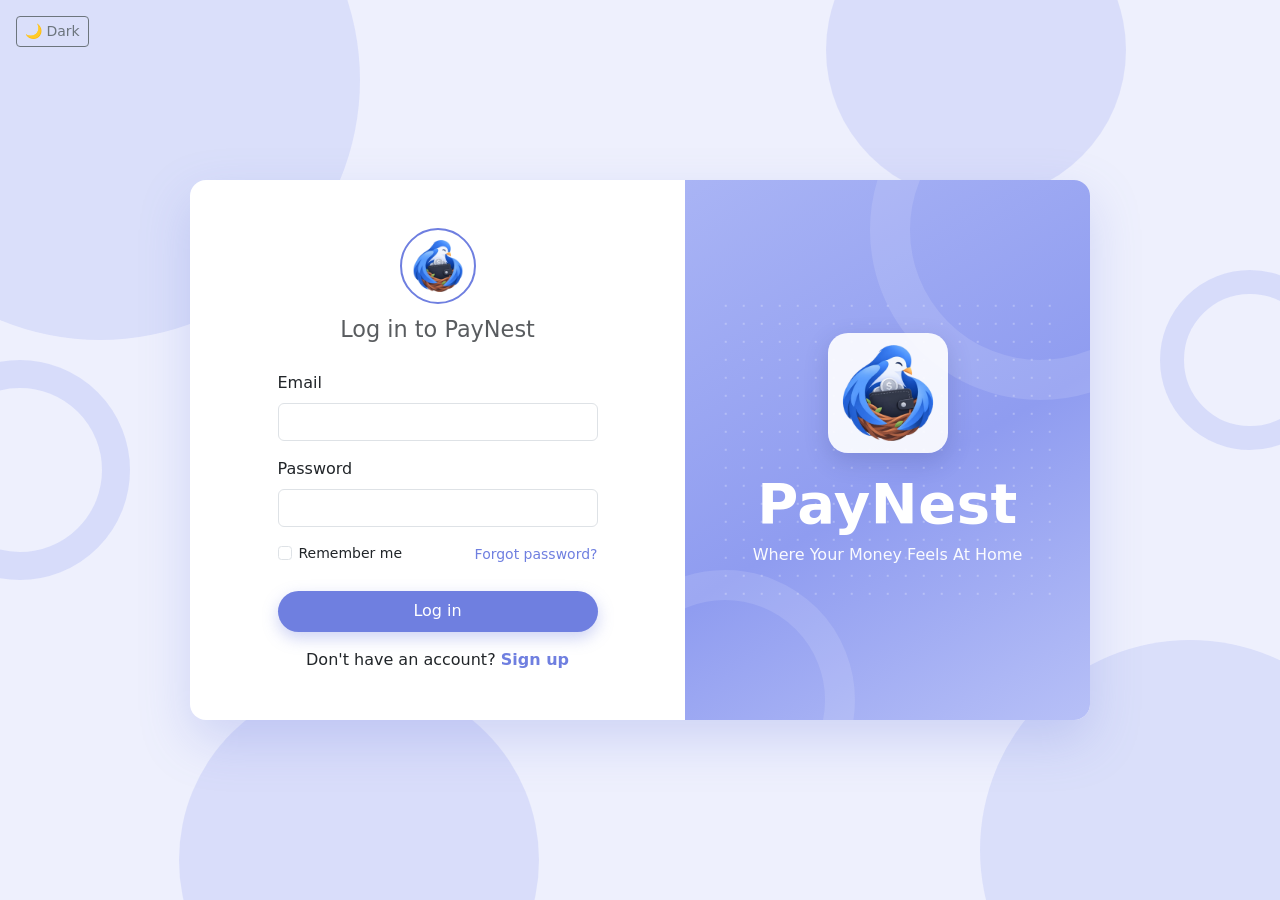
==== src/main/resources/static/index.html @ 1f9cfa74 "enhance: rework login page into periwinkle card layout with PayNest panel Co-Authored-By: Claude Opu" ====
<!doctype html>
<html lang="en" data-bs-theme="light">
<head>
    <meta charset="utf-8">
    <meta name="viewport" content="width=device-width, initial-scale=1">
    <title>PayNest</title>
    <link rel="icon" href="favicon.ico" sizes="any">
    <link rel="icon" type="image/png" href="img/logo.png">
    <link rel="apple-touch-icon" href="img/apple-touch-icon.png">
    <!-- Apply the saved theme before anything paints (no flash). -->
    <script>
        (function () {
            var t = null;
            try { t = localStorage.getItem('paynest.theme'); } catch (e) {}
            if (t !== 'light' && t !== 'dark') {
                t = window.matchMedia('(prefers-color-scheme: dark)').matches ? 'dark' : 'light';
            }
            document.documentElement.setAttribute('data-bs-theme', t);
        })();
    </script>
    <link rel="stylesheet"
          href="https://cdn.jsdelivr.net/npm/bootstrap@5.3.3/dist/css/bootstrap.min.css"
          integrity="sha384-QWTKZyjpPEjISv5WaRU9OFeRpok6YctnYmDr5pNlyT2bRjXh0JMhjY6hW+ALEwIH"
          crossorigin="anonymous">
    <link rel="stylesheet" href="css/app.css">
</head>
<body class="auth-body">
    <button type="button" class="btn btn-outline-secondary btn-sm auth-theme" data-theme-toggle
            aria-label="Toggle light/dark theme">
        <span class="theme-icon-light">☀️ Light</span>
        <span class="theme-icon-dark">🌙 Dark</span>
    </button>

    <main class="auth-page">
        <div class="auth-blobs" aria-hidden="true"><span></span><span></span><span></span><span></span><span></span><span></span></div>
        <div class="auth-card">
        <div class="auth-left">
            <div class="auth-form-wrap">
                <div class="auth-logo"><img src="img/logo.png" alt="PayNest logo" width="64" height="64"></div>
                <div>
                    <div>
                        <div id="auth-alert" class="alert d-none" role="alert"></div>

                        <!-- Login panel -->
                        <section id="login-panel">
                            <h1 class="auth-title">Log in to PayNest</h1>
                            <form id="login-form" novalidate>
                                <div class="mb-3">
                                    <label for="login-email" class="form-label">Email</label>
                                    <input type="email" class="form-control" id="login-email" name="email"
                                           autocomplete="email" required>
                                    <div class="invalid-feedback"></div>
                                </div>
                                <div class="mb-3">
                                    <label for="login-password" class="form-label">Password</label>
                                    <input type="password" class="form-control" id="login-password" name="password"
                                           autocomplete="current-password" required>
                                    <div class="invalid-feedback"></div>
                                </div>
                                <!-- Remember me / Forgot password: UI only until the backend supports them. -->
                                <div class="d-flex justify-content-between align-items-center mb-4 small">
                                    <div class="form-check mb-0">
                                        <input class="form-check-input" type="checkbox" id="login-remember" name="remember">
                                        <label class="form-check-label" for="login-remember">Remember me</label>
                                    </div>
                                    <a href="#" data-soon="Password reset">Forgot password?</a>
                                </div>
                                <button type="submit" class="btn btn-auth w-100">Log in</button>
                            </form>
                            <p class="text-center mt-3 mb-0">
                                Don't have an account? <a href="#signup" data-show="signup"><strong>Sign up</strong></a>
                            </p>
                        </section>

                        <!-- Signup panel -->
                        <section id="signup-panel" class="d-none">
                            <h1 class="auth-title">Sign up for PayNest</h1>
                            <form id="signup-form" novalidate>
                                <div class="row g-3 mb-3">
                                    <div class="col-sm-6">
                                        <label for="signup-firstName" class="form-label">First name</label>
                                        <input type="text" class="form-control" id="signup-firstName" name="firstName"
                                               autocomplete="given-name" maxlength="100" required>
                                        <div class="invalid-feedback"></div>
                                    </div>
                                    <div class="col-sm-6">
                                        <label for="signup-lastName" class="form-label">Last name</label>
                                        <input type="text" class="form-control" id="signup-lastName" name="lastName"
                                               autocomplete="family-name" maxlength="100" required>
                                        <div class="invalid-feedback"></div>
                                    </div>
                                </div>
                                <div class="mb-3">
                                    <label for="signup-email" class="form-label">Email</label>
                                    <input type="email" class="form-control" id="signup-email" name="email"
                                           autocomplete="email" required>
                                    <div class="invalid-feedback"></div>
                                </div>
                                <div class="mb-3">
                                    <label for="signup-password" class="form-label">Password</label>
                                    <input type="password" class="form-control" id="signup-password" name="password"
                                           autocomplete="new-password" minlength="8" maxlength="72" required
                                           aria-describedby="signup-password-help">
                                    <div id="signup-password-help" class="form-text">8 to 72 characters.</div>
                                    <div class="invalid-feedback"></div>
                                </div>
                                <div class="mb-4">
                                    <label for="signup-image" class="form-label">Profile picture (optional)</label>
                                    <!-- Disabled: CreateUserRequest has no image field yet (plan §9 Q1). -->
                                    <input type="file" class="form-control" id="signup-image" accept="image/*" disabled
                                           aria-describedby="signup-image-help">
                                    <div id="signup-image-help" class="form-text">Coming soon.</div>
                                </div>
                                <button type="submit" class="btn btn-auth w-100">Create account</button>
                            </form>
                            <p class="text-center mt-3 mb-0">
                                Already have an account? <a href="#login" data-show="login"><strong>Log in</strong></a>
                            </p>
                        </section>
                    </div>
                </div>
            </div>
        </div>
        <div class="auth-right" aria-hidden="true">
            <div class="auth-hero">
                <div class="auth-hero-logo"><img src="img/logo.png" alt="" width="96" height="96"></div>
                <div class="auth-hero-title">PayNest</div>
                <div class="auth-hero-tag">Where Your Money Feels At Home</div>
            </div>
        </div>
        </div>
    </main>

    <script src="https://cdn.jsdelivr.net/npm/bootstrap@5.3.3/dist/js/bootstrap.bundle.min.js"
            integrity="sha384-YvpcrYf0tY3lHB60NNkmXc5s9fDVZLESaAA55NDzOxhy9GkcIdslK1eN7N6jIeHz"
            crossorigin="anonymous"></script>
    <script src="js/api.js"></script>
    <script src="js/ui.js"></script>
    <script src="js/auth.js"></script>
</body>
</html>
---- src/main/resources/static/css/app.css ----
/*
 * PayNest — only what Bootstrap 5.3 cannot do.
 * Colours come from Bootstrap variables so data-bs-theme swaps them;
 * never hardcode a hex here.
 */

/* Money: digits line up in columns. */
.money,
.table td.amount {
    font-variant-numeric: tabular-nums;
    white-space: nowrap;
}

/* The balance is the number users re-read: largest type on the page. */
.balance {
    font-size: clamp(2rem, 6vw, 3rem);
    font-weight: 600;
    line-height: 1.1;
}

/* Coloured text on the page background uses the *-text-emphasis family,
   which is the one that changes in dark mode. Always paired with a sign. */
.amount-in  { color: var(--bs-success-text-emphasis); }
.amount-out { color: var(--bs-danger-text-emphasis); }

/* Theme toggle: show the icon for the theme you would switch to. */
[data-bs-theme="light"] .theme-icon-light,
[data-bs-theme="dark"]  .theme-icon-dark { display: none; }

/* Navbar avatar: initials in a circle, or the profile picture when set. */
.avatar {
    display: inline-flex;
    align-items: center;
    justify-content: center;
    width: 2.25rem;
    height: 2.25rem;
    border-radius: 50%;
    overflow: hidden;
    background-color: var(--bs-primary-bg-subtle);
    color: var(--bs-primary-text-emphasis);
    font-weight: 600;
    font-size: .875rem;
}
.avatar img { width: 100%; height: 100%; object-fit: cover; }

/* Manage categories: a name keeps a readable width before the buttons wrap. */
.cat-name { min-width: 9rem; flex-basis: 9rem; }

/* ---------- Auth (login / signup) page ---------- */
.auth-body {
    --auth-accent: #6f7fe0;
    --auth-bg: #eef0fd;
    --auth-blob: #d6dbfb;
    --auth-blob2: #c5ccf8;
    --auth-card: #ffffff;
    --auth-panel: linear-gradient(150deg, #a9b4f5 0%, #8f9cf0 55%, #b7c0f7 100%);
    background: var(--auth-bg);
    min-height: 100vh;
    overflow-x: hidden;
}
[data-bs-theme="dark"] .auth-body {
    --auth-accent: #aab4ff;
    --auth-bg: #14162a;
    --auth-blob: #1e2240;
    --auth-blob2: #262b52;
    --auth-card: #1b1e33;
    --auth-panel: linear-gradient(150deg, #5d68b8 0%, #4a549e 55%, #6a75c4 100%);
}
.auth-theme { position: fixed; top: 1rem; left: 1rem; z-index: 10; }
.auth-page {
    position: relative; min-height: 100vh; overflow: hidden;
    display: flex; align-items: center; justify-content: center; padding: 3rem 1rem;
}
/* soft periwinkle blobs scattered around all sides */
.auth-blobs span { position: absolute; border-radius: 50%; pointer-events: none; opacity: .8; }
.auth-blobs span:nth-child(1) { width: 520px; height: 520px; top: -180px; left: -160px; background: var(--auth-blob); }
.auth-blobs span:nth-child(2) { width: 420px; height: 420px; bottom: -160px; right: -120px; background: var(--auth-blob); }
.auth-blobs span:nth-child(3) { width: 300px; height: 300px; top: -100px; right: 12%; background: var(--auth-blob2); opacity: .5; }
.auth-blobs span:nth-child(4) { width: 360px; height: 360px; bottom: -140px; left: 14%; background: var(--auth-blob2); opacity: .5; }
.auth-blobs span:nth-child(5) { width: 220px; height: 220px; top: 40%; left: -90px; border: 28px solid var(--auth-blob2); opacity: .55; }
.auth-blobs span:nth-child(6) { width: 180px; height: 180px; top: 30%; right: -60px; border: 24px solid var(--auth-blob2); opacity: .55; }
.auth-card {
    position: relative; z-index: 1; display: flex; width: 100%; max-width: 900px; min-height: 540px;
    background: var(--auth-card); border-radius: 1rem; overflow: hidden;
    box-shadow: 0 20px 50px rgba(111, 127, 224, .25);
}
.auth-left {
    flex: 0 0 55%; display: flex; align-items: center; justify-content: center; padding: 3rem 2rem;
}
.auth-form-wrap { width: 100%; max-width: 320px; }
.auth-logo {
    width: 76px; height: 76px; margin: 0 auto .75rem; border-radius: 50%;
    display: flex; align-items: center; justify-content: center;
    border: 2px solid var(--auth-accent); background: var(--auth-card);
}
.auth-logo img { width: 52px; height: 52px; }
.auth-title {
    font-size: 1.4rem; font-weight: 400; text-align: center;
    color: var(--bs-secondary-color); margin-bottom: 1.75rem;
}
.auth-body .form-control:focus { border-color: var(--auth-accent); box-shadow: 0 0 0 .2rem rgba(111, 127, 224, .2); }
.auth-body .form-check-input:checked { background-color: var(--auth-accent); border-color: var(--auth-accent); }
.auth-body a { color: var(--auth-accent); text-decoration: none; }
.auth-body a:hover { text-decoration: underline; }
.btn-auth {
    background: var(--auth-accent); color: #fff; border: 0;
    border-radius: 999px; padding: .55rem 1rem;
    box-shadow: 0 6px 16px rgba(111, 127, 224, .35);
}
.btn-auth:hover, .btn-auth:focus { color: #fff; filter: brightness(1.08); }
.auth-right {
    flex: 0 0 45%; position: relative; overflow: hidden;
    display: flex; align-items: center; justify-content: center;
    background: var(--auth-panel);
}
/* decorative rings and dots so the panel isn't a flat colour */
.auth-right::before, .auth-right::after {
    content: ""; position: absolute; border-radius: 50%;
    border: 40px solid rgba(255, 255, 255, .12);
}
.auth-right::before { width: 340px; height: 340px; top: -120px; right: -120px; }
.auth-right::after { width: 260px; height: 260px; bottom: -110px; left: -90px; border-width: 30px; }
.auth-hero {
    position: relative; text-align: center; color: #fff; padding: 2rem;
    background-image: radial-gradient(rgba(255, 255, 255, .25) 1.5px, transparent 1.5px);
    background-size: 18px 18px; background-position: center;
}
.auth-hero-logo {
    display: inline-block; padding: .75rem; margin-bottom: 1.25rem; border-radius: 1.25rem;
    background: rgba(255, 255, 255, .9); box-shadow: 0 8px 24px rgba(40, 50, 120, .2);
}
.auth-hero-title { font-size: clamp(2.5rem, 5vw, 3.5rem); font-weight: 700; line-height: 1.1; letter-spacing: .5px; }
.auth-hero-tag { font-size: 1rem; opacity: .95; margin-top: .5rem; }
@media (max-width: 767.98px) {
    .auth-page { padding-top: 4rem; }
    .auth-card { flex-direction: column-reverse; min-height: 0; }
    .auth-left, .auth-right { flex-basis: auto; }
    .auth-left { padding: 2rem 1.25rem; }
    .auth-hero { padding: 2rem 1rem; }
    .auth-hero-logo img { width: 64px; height: 64px; }
}
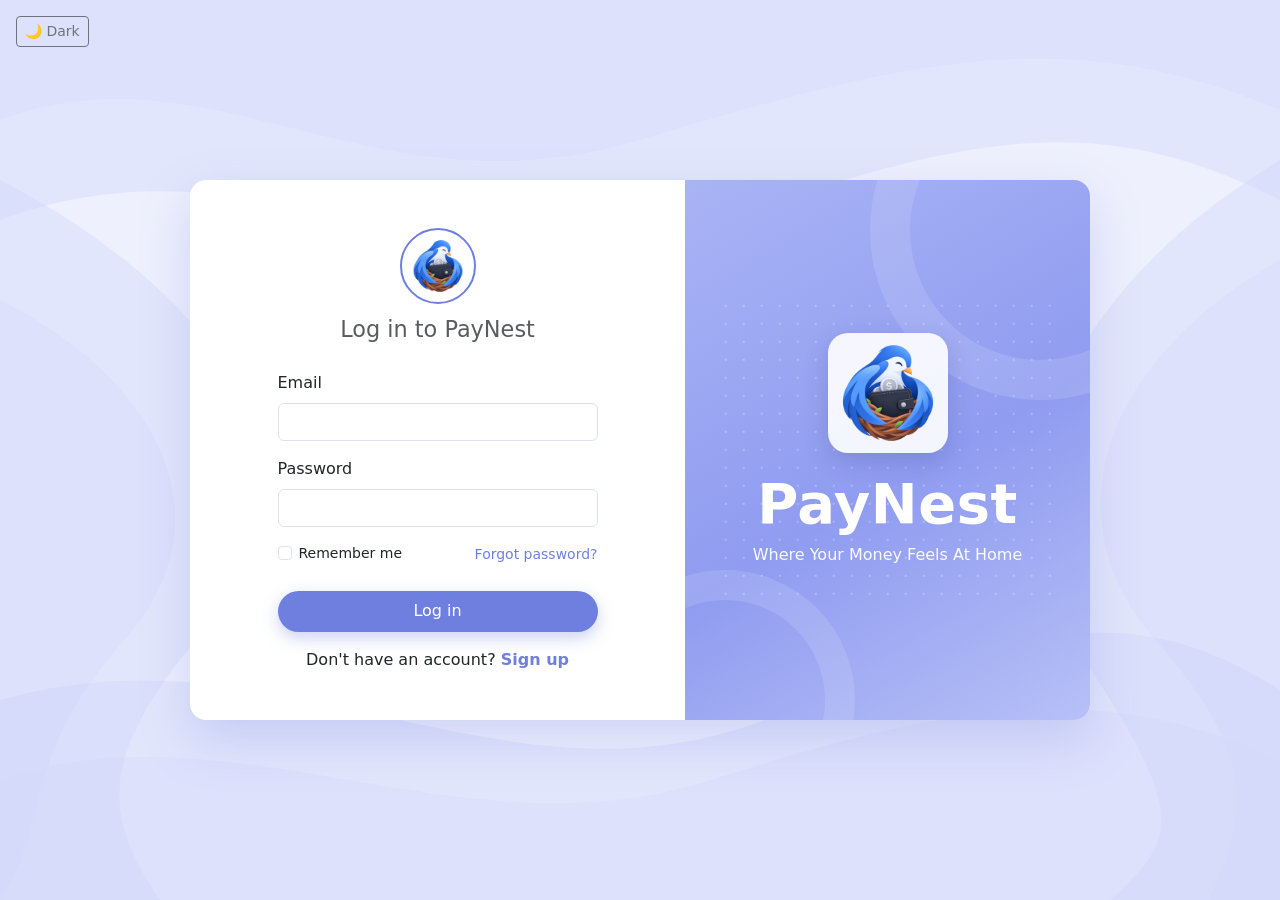
==== commit 8793f80a: "enhance: replace login background circles with light wavy layers Co-Authored-By: Claude Opus 5.5 <no" ====
--- a/src/main/resources/static/index.html
+++ b/src/main/resources/static/index.html
@@ -32,7 +32,16 @@
     </button>
 
     <main class="auth-page">
-        <div class="auth-blobs" aria-hidden="true"><span></span><span></span><span></span><span></span><span></span><span></span></div>
+        <svg class="auth-waves" aria-hidden="true" viewBox="0 0 1440 900" preserveAspectRatio="none">
+            <path d="M0 120 C240 40 420 220 720 140 S1200 20 1440 110 V0 H0Z"/>
+            <path d="M0 220 C300 120 520 320 820 220 S1260 120 1440 200 V0 H0Z"/>
+            <path d="M0 300 C180 380 260 520 140 640 S60 820 0 900Z"/>
+            <path d="M0 180 C260 300 380 480 240 620 S120 820 180 900 H0Z"/>
+            <path d="M1440 260 C1240 360 1180 520 1300 640 S1400 820 1360 900 H1440Z"/>
+            <path d="M1440 160 C1180 300 1100 500 1220 660 S1320 840 1250 900 H1440Z"/>
+            <path d="M0 780 C260 700 520 860 800 780 S1240 680 1440 760 V900 H0Z"/>
+            <path d="M0 700 C320 620 560 820 860 720 S1280 600 1440 690 V900 H0Z"/>
+        </svg>
         <div class="auth-card">
         <div class="auth-left">
             <div class="auth-form-wrap">
--- a/src/main/resources/static/css/app.css
+++ b/src/main/resources/static/css/app.css
@@ -71,14 +71,10 @@
     position: relative; min-height: 100vh; overflow: hidden;
     display: flex; align-items: center; justify-content: center; padding: 3rem 1rem;
 }
-/* soft periwinkle blobs scattered around all sides */
-.auth-blobs span { position: absolute; border-radius: 50%; pointer-events: none; opacity: .8; }
-.auth-blobs span:nth-child(1) { width: 520px; height: 520px; top: -180px; left: -160px; background: var(--auth-blob); }
-.auth-blobs span:nth-child(2) { width: 420px; height: 420px; bottom: -160px; right: -120px; background: var(--auth-blob); }
-.auth-blobs span:nth-child(3) { width: 300px; height: 300px; top: -100px; right: 12%; background: var(--auth-blob2); opacity: .5; }
-.auth-blobs span:nth-child(4) { width: 360px; height: 360px; bottom: -140px; left: 14%; background: var(--auth-blob2); opacity: .5; }
-.auth-blobs span:nth-child(5) { width: 220px; height: 220px; top: 40%; left: -90px; border: 28px solid var(--auth-blob2); opacity: .55; }
-.auth-blobs span:nth-child(6) { width: 180px; height: 180px; top: 30%; right: -60px; border: 24px solid var(--auth-blob2); opacity: .55; }
+/* very light layered wavy bands on all sides */
+.auth-waves { position: absolute; inset: 0; width: 100%; height: 100%; pointer-events: none; }
+.auth-waves path { fill: var(--auth-blob); opacity: .35; }
+.auth-waves path:nth-child(even) { fill: var(--auth-blob2); opacity: .3; }
 .auth-card {
     position: relative; z-index: 1; display: flex; width: 100%; max-width: 900px; min-height: 540px;
     background: var(--auth-card); border-radius: 1rem; overflow: hidden;
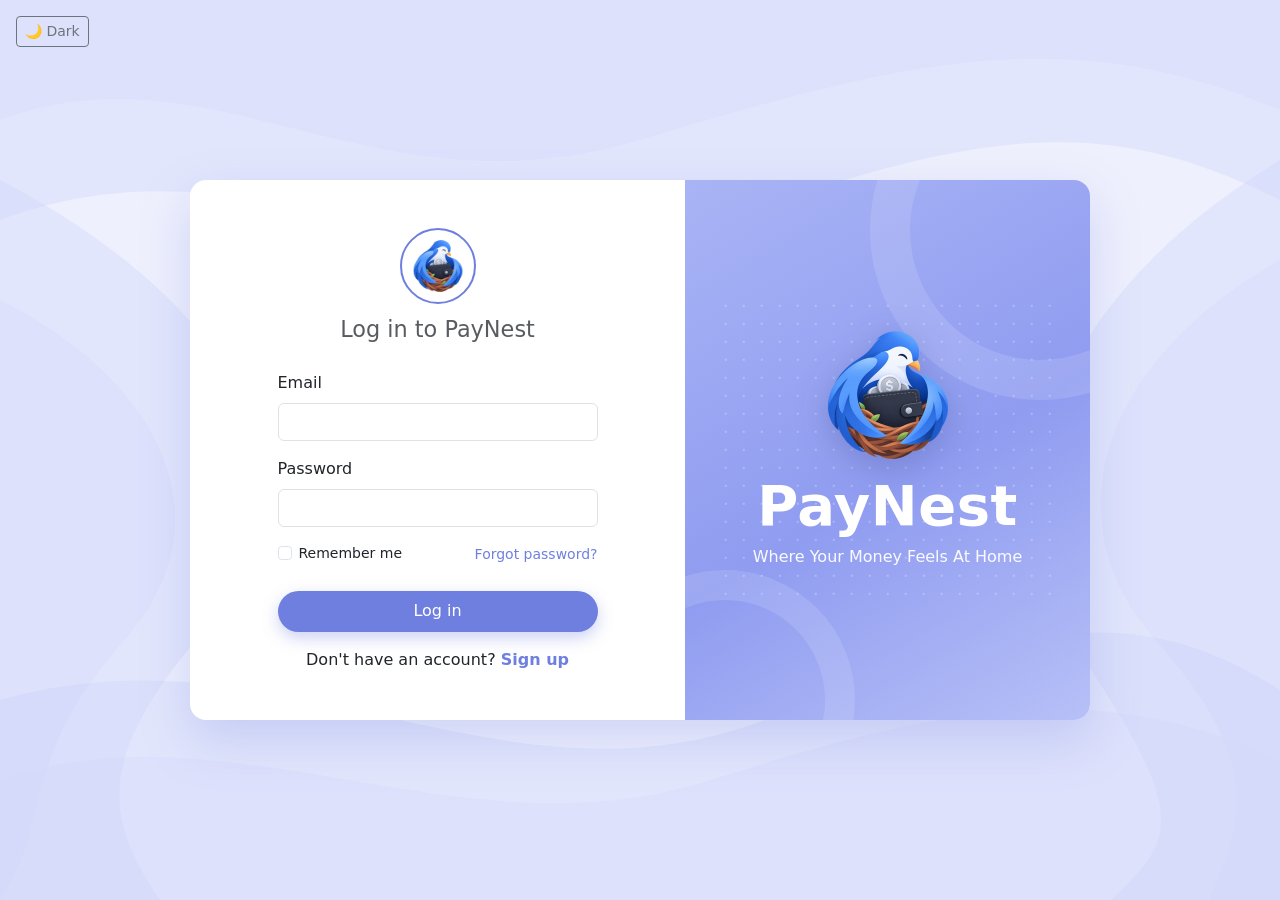
==== commit 08127c62: "enhance: show hero logo directly on periwinkle panel without white tile Co-Authored-By: Claude Opus " ====
--- a/src/main/resources/static/index.html
+++ b/src/main/resources/static/index.html
@@ -132,7 +132,7 @@
         </div>
         <div class="auth-right" aria-hidden="true">
             <div class="auth-hero">
-                <div class="auth-hero-logo"><img src="img/logo.png" alt="" width="96" height="96"></div>
+                <div class="auth-hero-logo"><img src="img/logo.png" alt="" width="128" height="128"></div>
                 <div class="auth-hero-title">PayNest</div>
                 <div class="auth-hero-tag">Where Your Money Feels At Home</div>
             </div>
--- a/src/main/resources/static/css/app.css
+++ b/src/main/resources/static/css/app.css
@@ -122,8 +122,8 @@
     background-size: 18px 18px; background-position: center;
 }
 .auth-hero-logo {
-    display: inline-block; padding: .75rem; margin-bottom: 1.25rem; border-radius: 1.25rem;
-    background: rgba(255, 255, 255, .9); box-shadow: 0 8px 24px rgba(40, 50, 120, .2);
+    display: inline-block; margin-bottom: 1rem;
+    filter: drop-shadow(0 8px 16px rgba(40, 50, 120, .25));
 }
 .auth-hero-title { font-size: clamp(2.5rem, 5vw, 3.5rem); font-weight: 700; line-height: 1.1; letter-spacing: .5px; }
 .auth-hero-tag { font-size: 1rem; opacity: .95; margin-top: .5rem; }
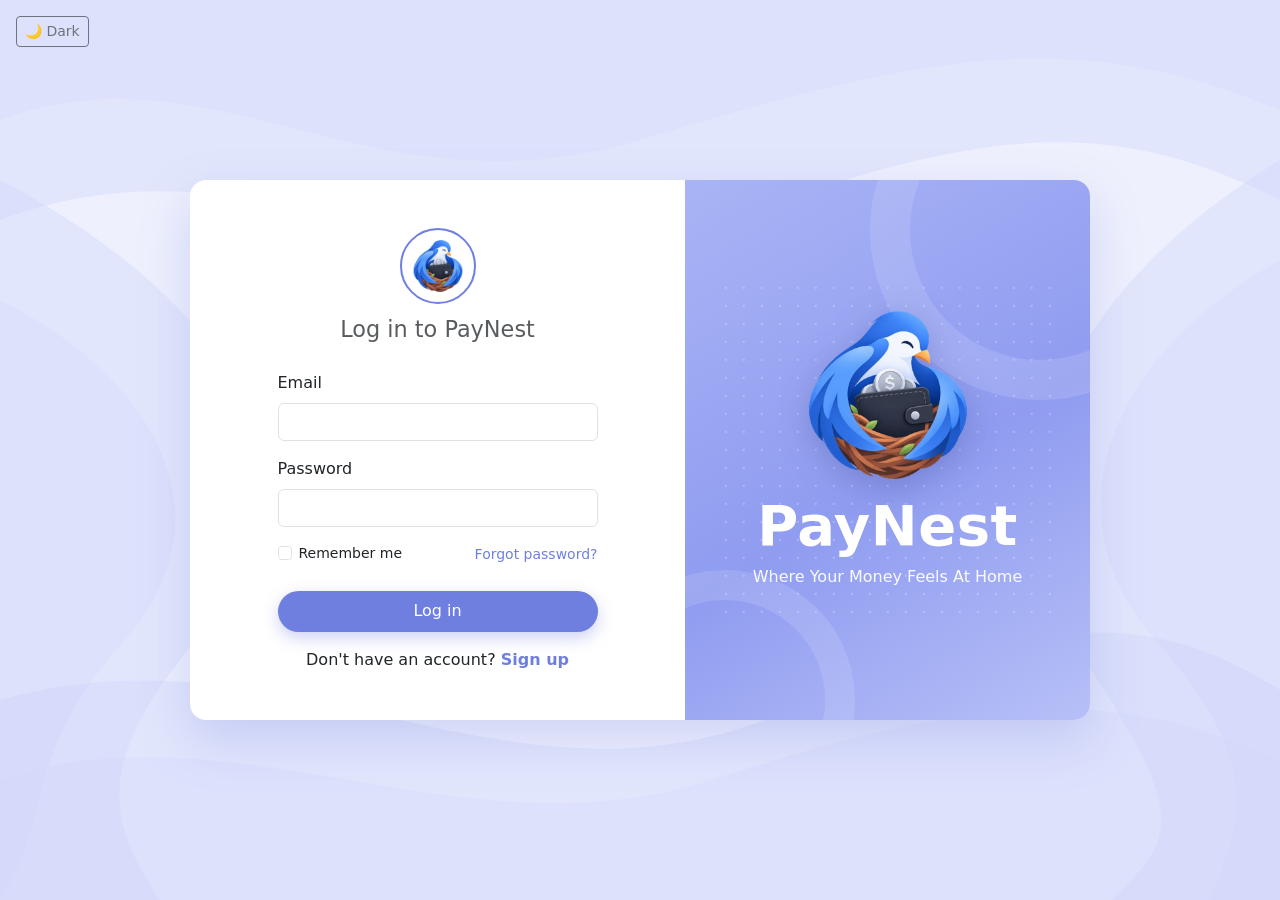
==== commit efeb0208: "enhance: enlarge hero logo on login panel Co-Authored-By: Claude Opus 5.5 <noreply@anthropic.com> Cl" ====
--- a/src/main/resources/static/index.html
+++ b/src/main/resources/static/index.html
@@ -132,7 +132,7 @@
         </div>
         <div class="auth-right" aria-hidden="true">
             <div class="auth-hero">
-                <div class="auth-hero-logo"><img src="img/logo.png" alt="" width="128" height="128"></div>
+                <div class="auth-hero-logo"><img src="img/logo.png" alt="" width="168" height="168"></div>
                 <div class="auth-hero-title">PayNest</div>
                 <div class="auth-hero-tag">Where Your Money Feels At Home</div>
             </div>
--- a/src/main/resources/static/css/app.css
+++ b/src/main/resources/static/css/app.css
@@ -133,5 +133,5 @@
     .auth-left, .auth-right { flex-basis: auto; }
     .auth-left { padding: 2rem 1.25rem; }
     .auth-hero { padding: 2rem 1rem; }
-    .auth-hero-logo img { width: 64px; height: 64px; }
+    .auth-hero-logo img { width: 104px; height: 104px; }
 }
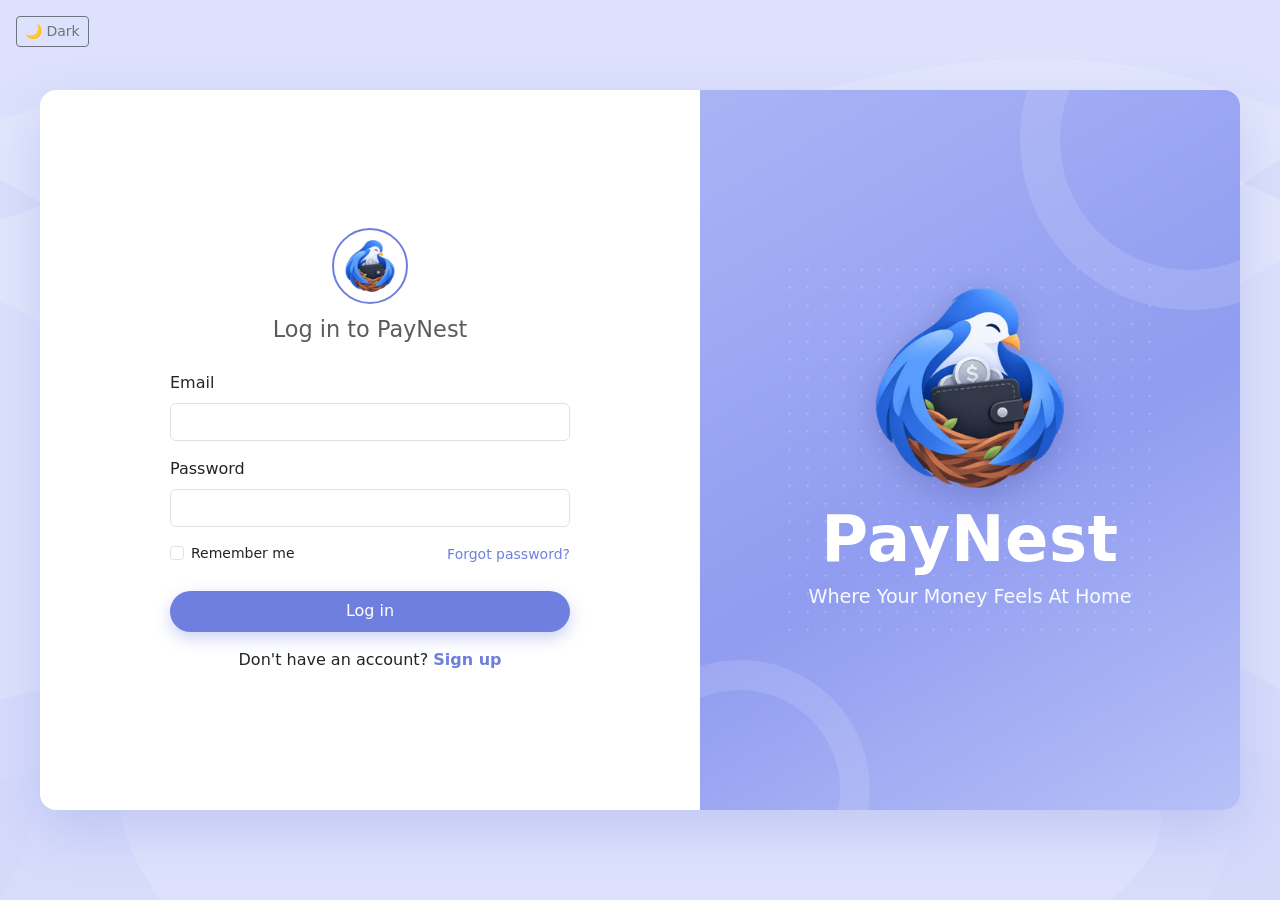
==== commit 48bc2c8e: "enhance: enlarge login card to reduce surrounding background Co-Authored-By: Claude Opus 5.5 <norepl" ====
--- a/src/main/resources/static/index.html
+++ b/src/main/resources/static/index.html
@@ -132,7 +132,7 @@
         </div>
         <div class="auth-right" aria-hidden="true">
             <div class="auth-hero">
-                <div class="auth-hero-logo"><img src="img/logo.png" alt="" width="168" height="168"></div>
+                <div class="auth-hero-logo"><img src="img/logo.png" alt="" width="200" height="200"></div>
                 <div class="auth-hero-title">PayNest</div>
                 <div class="auth-hero-tag">Where Your Money Feels At Home</div>
             </div>
--- a/src/main/resources/static/css/app.css
+++ b/src/main/resources/static/css/app.css
@@ -76,14 +76,14 @@
 .auth-waves path { fill: var(--auth-blob); opacity: .35; }
 .auth-waves path:nth-child(even) { fill: var(--auth-blob2); opacity: .3; }
 .auth-card {
-    position: relative; z-index: 1; display: flex; width: 100%; max-width: 900px; min-height: 540px;
+    position: relative; z-index: 1; display: flex; width: 100%; max-width: 1200px; min-height: min(720px, 85vh);
     background: var(--auth-card); border-radius: 1rem; overflow: hidden;
     box-shadow: 0 20px 50px rgba(111, 127, 224, .25);
 }
 .auth-left {
     flex: 0 0 55%; display: flex; align-items: center; justify-content: center; padding: 3rem 2rem;
 }
-.auth-form-wrap { width: 100%; max-width: 320px; }
+.auth-form-wrap { width: 100%; max-width: 400px; }
 .auth-logo {
     width: 76px; height: 76px; margin: 0 auto .75rem; border-radius: 50%;
     display: flex; align-items: center; justify-content: center;
@@ -125,8 +125,8 @@
     display: inline-block; margin-bottom: 1rem;
     filter: drop-shadow(0 8px 16px rgba(40, 50, 120, .25));
 }
-.auth-hero-title { font-size: clamp(2.5rem, 5vw, 3.5rem); font-weight: 700; line-height: 1.1; letter-spacing: .5px; }
-.auth-hero-tag { font-size: 1rem; opacity: .95; margin-top: .5rem; }
+.auth-hero-title { font-size: clamp(2.5rem, 5vw, 4.25rem); font-weight: 700; line-height: 1.1; letter-spacing: .5px; }
+.auth-hero-tag { font-size: 1.2rem; opacity: .95; margin-top: .5rem; }
 @media (max-width: 767.98px) {
     .auth-page { padding-top: 4rem; }
     .auth-card { flex-direction: column-reverse; min-height: 0; }
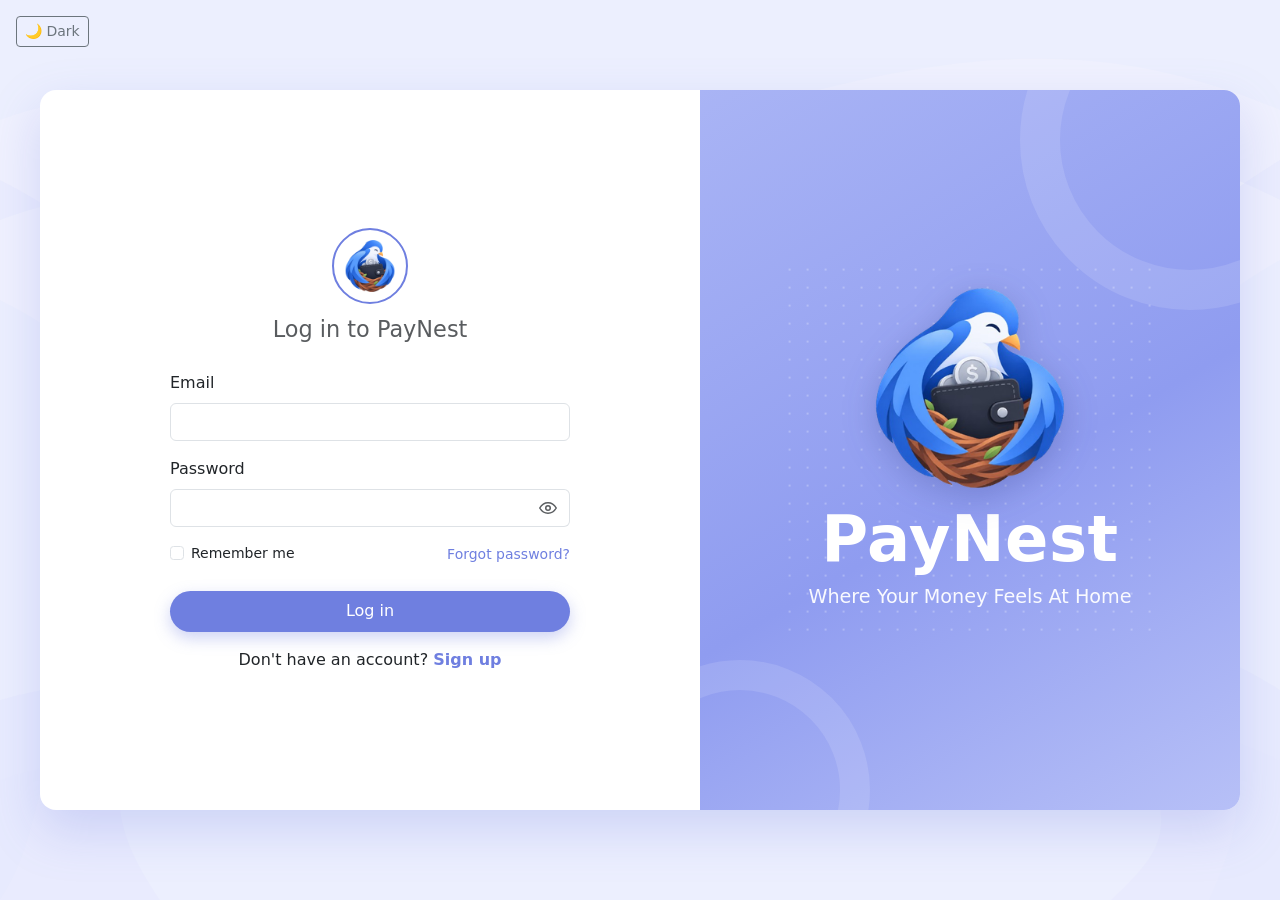
==== commit 7b150be4: "enhance: add show/hide password eye toggle on login and signup Co-Authored-By: Claude Opus 5.5 <nore" ====
--- a/src/main/resources/static/index.html
+++ b/src/main/resources/static/index.html
@@ -62,9 +62,15 @@
                                 </div>
                                 <div class="mb-3">
                                     <label for="login-password" class="form-label">Password</label>
-                                    <input type="password" class="form-control" id="login-password" name="password"
-                                           autocomplete="current-password" required>
-                                    <div class="invalid-feedback"></div>
+                                    <div class="input-group has-validation">
+                                        <input type="password" class="form-control" id="login-password" name="password"
+                                               autocomplete="current-password" required>
+                                        <button type="button" class="btn pw-toggle" data-pw-toggle aria-label="Show password" aria-pressed="false">
+                                            <svg class="pw-eye" viewBox="0 0 24 24" width="18" height="18" aria-hidden="true"><path d="M1 12s4-7 11-7 11 7 11 7-4 7-11 7S1 12 1 12z"/><circle cx="12" cy="12" r="3"/></svg>
+                                            <svg class="pw-eye-off" viewBox="0 0 24 24" width="18" height="18" aria-hidden="true"><path d="M17.94 17.94A10.07 10.07 0 0 1 12 19c-7 0-11-7-11-7a18.45 18.45 0 0 1 5.06-5.94M9.9 4.24A9.12 9.12 0 0 1 12 4c7 0 11 7 11 7a18.5 18.5 0 0 1-2.16 3.19M14.12 14.12a3 3 0 1 1-4.24-4.24M1 1l22 22"/></svg>
+                                        </button>
+                                        <div class="invalid-feedback"></div>
+                                    </div>
                                 </div>
                                 <!-- Remember me / Forgot password: UI only until the backend supports them. -->
                                 <div class="d-flex justify-content-between align-items-center mb-4 small">
@@ -107,11 +113,17 @@
                                 </div>
                                 <div class="mb-3">
                                     <label for="signup-password" class="form-label">Password</label>
-                                    <input type="password" class="form-control" id="signup-password" name="password"
-                                           autocomplete="new-password" minlength="8" maxlength="72" required
-                                           aria-describedby="signup-password-help">
+                                    <div class="input-group has-validation">
+                                        <input type="password" class="form-control" id="signup-password" name="password"
+                                               autocomplete="new-password" minlength="8" maxlength="72" required
+                                               aria-describedby="signup-password-help">
+                                        <button type="button" class="btn pw-toggle" data-pw-toggle aria-label="Show password" aria-pressed="false">
+                                            <svg class="pw-eye" viewBox="0 0 24 24" width="18" height="18" aria-hidden="true"><path d="M1 12s4-7 11-7 11 7 11 7-4 7-11 7S1 12 1 12z"/><circle cx="12" cy="12" r="3"/></svg>
+                                            <svg class="pw-eye-off" viewBox="0 0 24 24" width="18" height="18" aria-hidden="true"><path d="M17.94 17.94A10.07 10.07 0 0 1 12 19c-7 0-11-7-11-7a18.45 18.45 0 0 1 5.06-5.94M9.9 4.24A9.12 9.12 0 0 1 12 4c7 0 11 7 11 7a18.5 18.5 0 0 1-2.16 3.19M14.12 14.12a3 3 0 1 1-4.24-4.24M1 1l22 22"/></svg>
+                                        </button>
+                                        <div class="invalid-feedback"></div>
+                                    </div>
                                     <div id="signup-password-help" class="form-text">8 to 72 characters.</div>
-                                    <div class="invalid-feedback"></div>
                                 </div>
                                 <div class="mb-4">
                                     <label for="signup-image" class="form-label">Profile picture (optional)</label>
--- a/src/main/resources/static/css/app.css
+++ b/src/main/resources/static/css/app.css
@@ -49,9 +49,9 @@
 /* ---------- Auth (login / signup) page ---------- */
 .auth-body {
     --auth-accent: #6f7fe0;
-    --auth-bg: #eef0fd;
-    --auth-blob: #d6dbfb;
-    --auth-blob2: #c5ccf8;
+    --auth-bg: #f7f8fe;
+    --auth-blob: #e7eafd;
+    --auth-blob2: #dce0fc;
     --auth-card: #ffffff;
     --auth-panel: linear-gradient(150deg, #a9b4f5 0%, #8f9cf0 55%, #b7c0f7 100%);
     background: var(--auth-bg);
@@ -135,3 +135,13 @@
     .auth-hero { padding: 2rem 1rem; }
     .auth-hero-logo img { width: 104px; height: 104px; }
 }
+.pw-toggle {
+    border: var(--bs-border-width) solid var(--bs-border-color); border-left: 0;
+    background: var(--bs-body-bg); color: var(--bs-secondary-color); display: flex; align-items: center;
+}
+.pw-toggle:hover, .pw-toggle:focus-visible { color: var(--auth-accent); background: var(--bs-body-bg); }
+.pw-toggle svg { fill: none; stroke: currentColor; stroke-width: 2; stroke-linecap: round; stroke-linejoin: round; }
+.pw-toggle .pw-eye-off, .pw-toggle[aria-pressed="true"] .pw-eye { display: none; }
+.pw-toggle[aria-pressed="true"] .pw-eye-off { display: inline; }
+.auth-body .input-group > .form-control:focus { border-right: 0; }
+.auth-body .input-group > .form-control.is-invalid ~ .pw-toggle { border-color: var(--bs-form-invalid-border-color); }
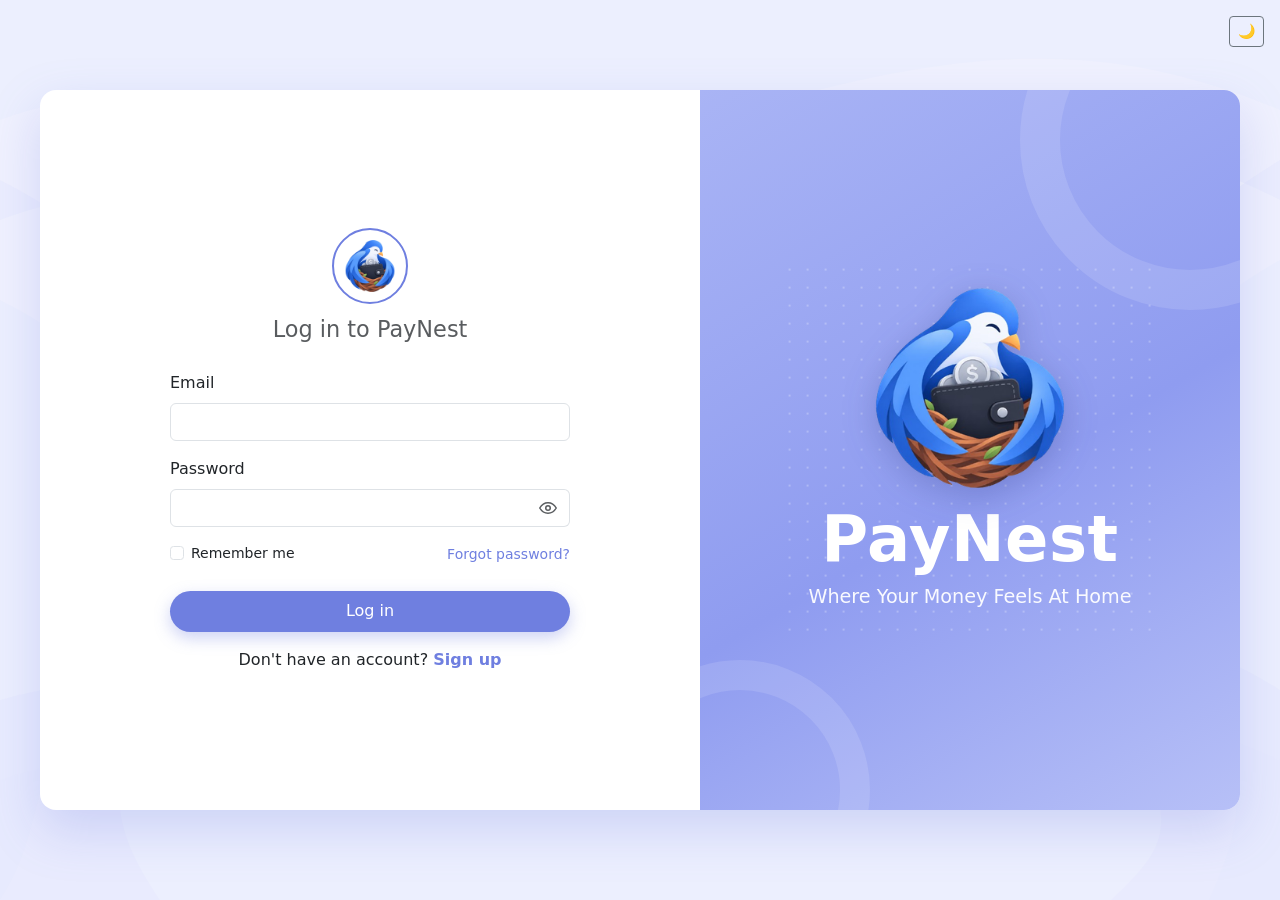
==== commit 36e6e5b1: "enhance: show icon-only theme toggle at top right of login page Co-Authored-By: Claude Opus 5.5 <nor" ====
--- a/src/main/resources/static/index.html
+++ b/src/main/resources/static/index.html
@@ -26,9 +26,9 @@
 </head>
 <body class="auth-body">
     <button type="button" class="btn btn-outline-secondary btn-sm auth-theme" data-theme-toggle
-            aria-label="Toggle light/dark theme">
-        <span class="theme-icon-light">☀️ Light</span>
-        <span class="theme-icon-dark">🌙 Dark</span>
+            aria-label="Toggle light/dark theme" title="Toggle light/dark theme">
+        <span class="theme-icon-light">☀️</span>
+        <span class="theme-icon-dark">🌙</span>
     </button>
 
     <main class="auth-page">
--- a/src/main/resources/static/css/app.css
+++ b/src/main/resources/static/css/app.css
@@ -49,6 +49,7 @@
 /* ---------- Auth (login / signup) page ---------- */
 .auth-body {
     --auth-accent: #6f7fe0;
+    --auth-on-accent: #fff;
     --auth-bg: #f7f8fe;
     --auth-blob: #e7eafd;
     --auth-blob2: #dce0fc;
@@ -60,13 +61,14 @@
 }
 [data-bs-theme="dark"] .auth-body {
     --auth-accent: #aab4ff;
+    --auth-on-accent: #000;
     --auth-bg: #14162a;
     --auth-blob: #1e2240;
     --auth-blob2: #262b52;
     --auth-card: #1b1e33;
     --auth-panel: linear-gradient(150deg, #5d68b8 0%, #4a549e 55%, #6a75c4 100%);
 }
-.auth-theme { position: fixed; top: 1rem; left: 1rem; z-index: 10; }
+.auth-theme { position: fixed; top: 1rem; right: 1rem; z-index: 10; }
 .auth-page {
     position: relative; min-height: 100vh; overflow: hidden;
     display: flex; align-items: center; justify-content: center; padding: 3rem 1rem;
@@ -99,11 +101,15 @@
 .auth-body a { color: var(--auth-accent); text-decoration: none; }
 .auth-body a:hover { text-decoration: underline; }
 .btn-auth {
-    background: var(--auth-accent); color: #fff; border: 0;
+    --bs-btn-bg: var(--auth-accent); --bs-btn-color: var(--auth-on-accent);
+    --bs-btn-hover-bg: var(--auth-accent); --bs-btn-hover-color: var(--auth-on-accent);
+    --bs-btn-active-bg: var(--auth-accent); --bs-btn-active-color: var(--auth-on-accent);
+    --bs-btn-disabled-bg: var(--auth-accent); --bs-btn-disabled-color: var(--auth-on-accent);
+    border: 0;
     border-radius: 999px; padding: .55rem 1rem;
     box-shadow: 0 6px 16px rgba(111, 127, 224, .35);
 }
-.btn-auth:hover, .btn-auth:focus { color: #fff; filter: brightness(1.08); }
+.btn-auth:hover, .btn-auth:focus { color: var(--auth-on-accent); filter: brightness(1.08); }
 .auth-right {
     flex: 0 0 45%; position: relative; overflow: hidden;
     display: flex; align-items: center; justify-content: center;
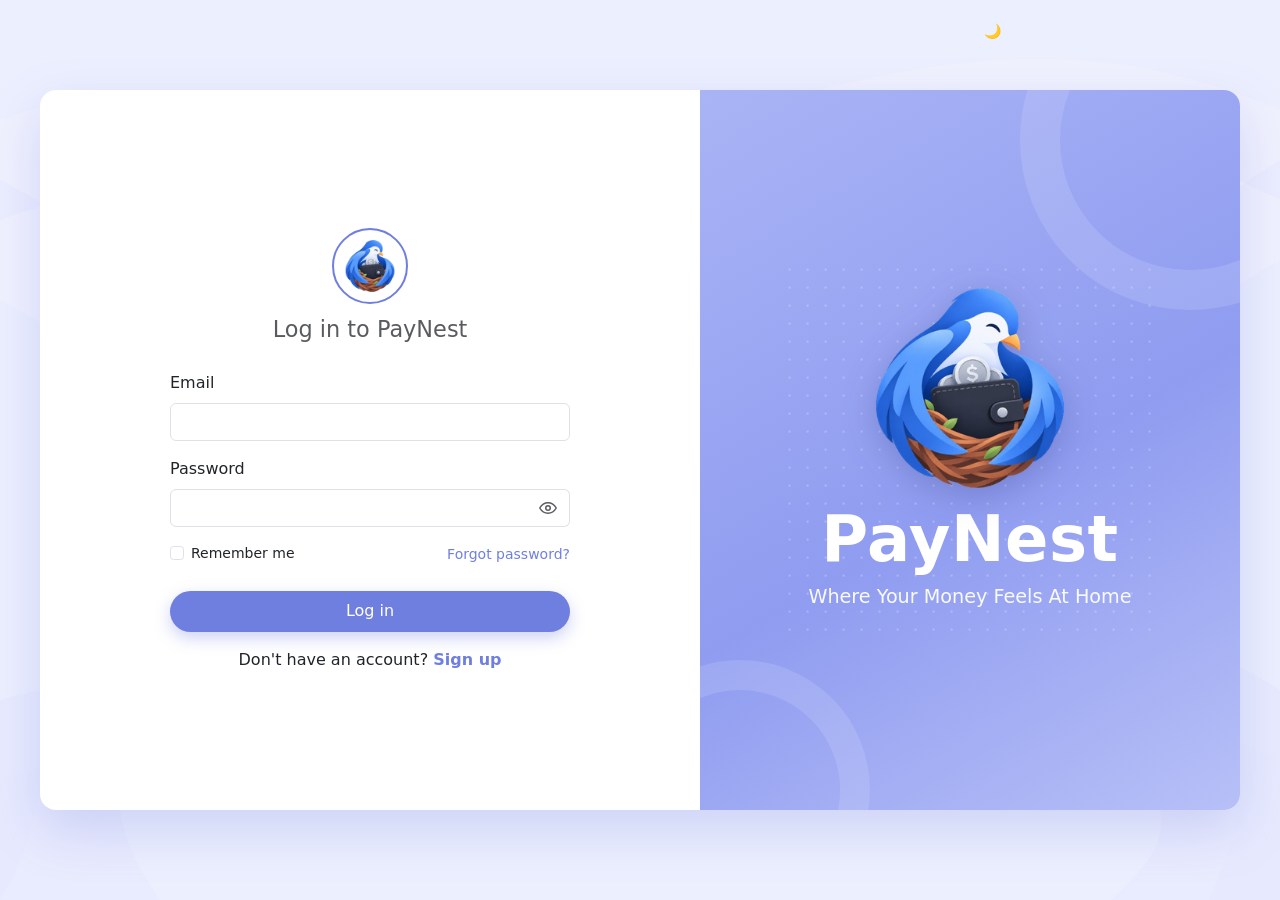
==== commit 6069f25b: "enhance: align login theme toggle with dashboard navbar position Co-Authored-By: Claude Opus 5.5 <no" ====
--- a/src/main/resources/static/index.html
+++ b/src/main/resources/static/index.html
@@ -25,11 +25,16 @@
     <link rel="stylesheet" href="css/app.css">
 </head>
 <body class="auth-body">
-    <button type="button" class="btn btn-outline-secondary btn-sm auth-theme" data-theme-toggle
-            aria-label="Toggle light/dark theme" title="Toggle light/dark theme">
-        <span class="theme-icon-light">☀️</span>
-        <span class="theme-icon-dark">🌙</span>
-    </button>
+    <!-- mirrors the app navbar container so the toggle lands where it sits beside the account menu -->
+    <div class="auth-theme-bar">
+        <div class="container d-flex justify-content-end">
+            <button type="button" class="btn btn-outline-secondary btn-sm auth-theme" data-theme-toggle
+                    aria-label="Toggle light/dark theme" title="Toggle light/dark theme">
+                <span class="theme-icon-light">☀️</span>
+                <span class="theme-icon-dark">🌙</span>
+            </button>
+        </div>
+    </div>
 
     <main class="auth-page">
         <svg class="auth-waves" aria-hidden="true" viewBox="0 0 1440 900" preserveAspectRatio="none">
--- a/src/main/resources/static/css/app.css
+++ b/src/main/resources/static/css/app.css
@@ -68,7 +68,9 @@
     --auth-card: #1b1e33;
     --auth-panel: linear-gradient(150deg, #5d68b8 0%, #4a549e 55%, #6a75c4 100%);
 }
-.auth-theme { position: fixed; top: 1rem; right: 1rem; z-index: 10; }
+.auth-theme-bar { position: fixed; top: 0; left: 0; right: 0; z-index: 10; padding-top: 15.5px; pointer-events: none; }
+.auth-theme { pointer-events: auto; margin-right: 188px; }
+@media (max-width: 575.98px) { .auth-theme { margin-right: 44px; } }
 .auth-page {
     position: relative; min-height: 100vh; overflow: hidden;
     display: flex; align-items: center; justify-content: center; padding: 3rem 1rem;
@@ -151,3 +153,9 @@
 .pw-toggle[aria-pressed="true"] .pw-eye-off { display: inline; }
 .auth-body .input-group > .form-control:focus { border-right: 0; }
 .auth-body .input-group > .form-control.is-invalid ~ .pw-toggle { border-color: var(--bs-form-invalid-border-color); }
+/* icon-only theme toggle: no border, no hover colour, grows slightly on hover */
+[data-theme-toggle], [data-theme-toggle]:hover, [data-theme-toggle]:focus, [data-theme-toggle]:active {
+    border-color: transparent !important; background: transparent !important; box-shadow: none !important;
+}
+[data-theme-toggle] { transition: transform .15s ease; }
+[data-theme-toggle]:hover, [data-theme-toggle]:focus-visible { transform: scale(1.15); }
